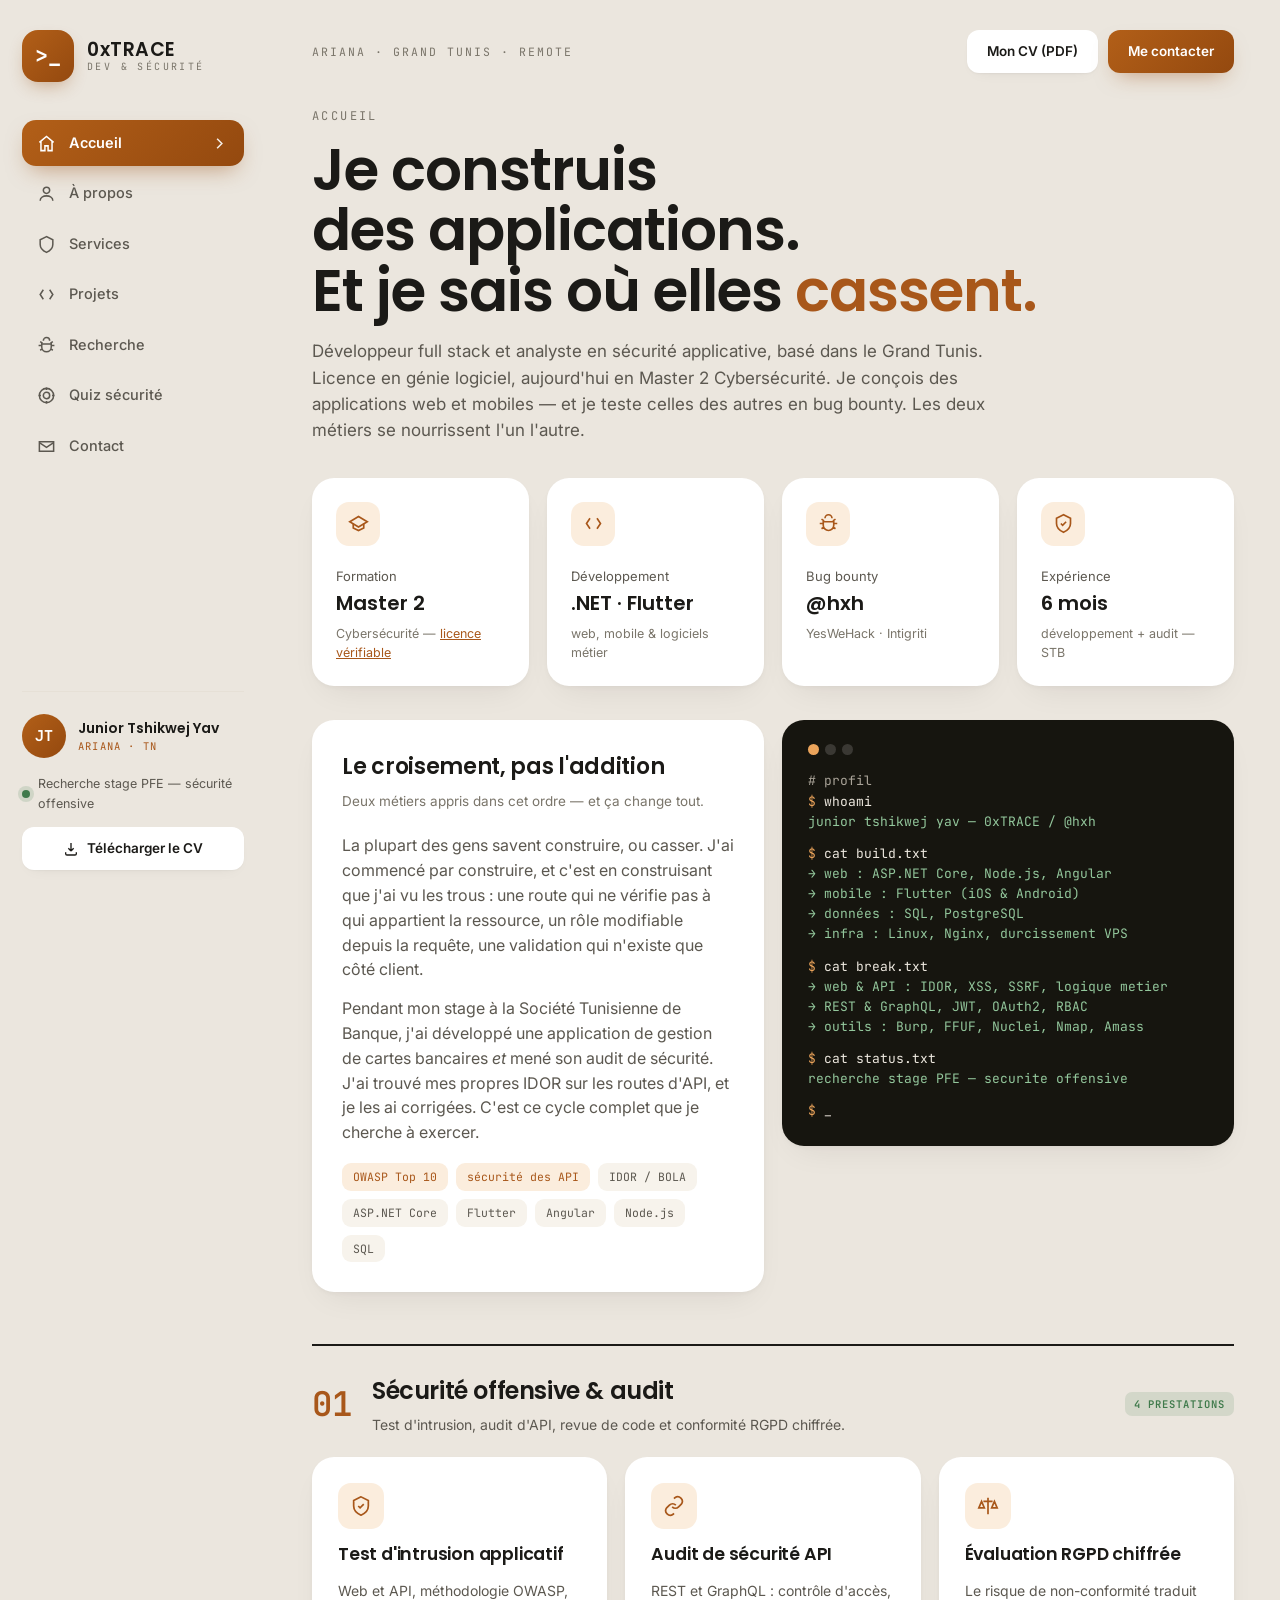
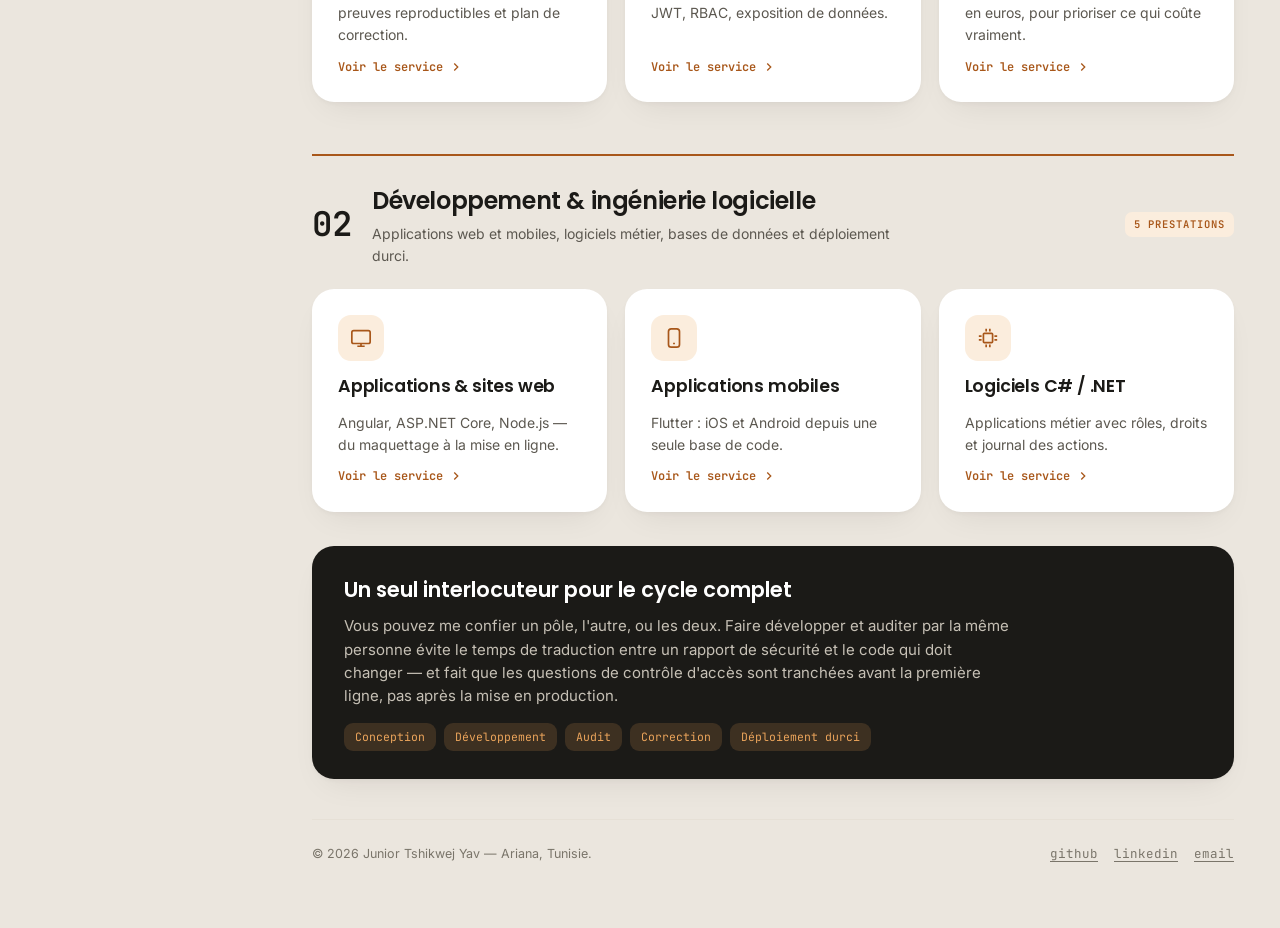
==== index.html @ a9ef3635 "Portfolio 0xTRACE — dev & securite" ====
<!DOCTYPE html>
<html lang="fr">
<head>
<meta charset="UTF-8">
<meta name="viewport" content="width=device-width, initial-scale=1.0">

<title>Junior Tshikwej Yav (0xTRACE) — Développeur full stack & sécurité applicative | Tunisie</title>
<meta name="description" content="Junior Tshikwej Yav, alias 0xTRACE : développeur full stack et analyste en sécurité applicative en Tunisie. Applications web Angular et ASP.NET, mobile Flutter, logiciels C# .NET — et tests d'intrusion, audit d'API, bug bounty sur YesWeHack et Intigriti.">
<meta name="author" content="Junior Tshikwej Yav">
<link rel="canonical" href="https://0xtrace.dev/">
<meta name="robots" content="index,follow,max-image-preview:large">
<meta name="theme-color" content="#EBE6DE">

<meta property="og:type" content="website">
<meta property="og:site_name" content="0xTRACE — Junior Tshikwej Yav">
<meta property="og:title" content="Junior Tshikwej Yav (0xTRACE) — Développeur full stack & sécurité applicative | Tunisie">
<meta property="og:description" content="Junior Tshikwej Yav, alias 0xTRACE : développeur full stack et analyste en sécurité applicative en Tunisie. Applications web Angular et ASP.NET, mobile Flutter, logiciels C# .NET — et tests d'intrusion, audit d'API, bug bounty sur YesWeHack et Intigriti.">
<meta property="og:url" content="https://0xtrace.dev/">
<meta property="og:locale" content="fr_FR">
<meta property="og:image" content="https://0xtrace.dev/assets/og-image.jpg">
<meta property="og:image:width" content="1200">
<meta property="og:image:height" content="630">
<meta name="twitter:card" content="summary_large_image">
<meta name="twitter:image" content="https://0xtrace.dev/assets/og-image.jpg">

<link rel="icon" href="/favicon.ico" sizes="any">
<link rel="icon" href="/assets/icon.svg" type="image/svg+xml">
<link rel="apple-touch-icon" href="/assets/apple-touch-icon.png">
<link rel="manifest" href="/site.webmanifest">

<link rel="preconnect" href="https://fonts.googleapis.com">
<link rel="preconnect" href="https://fonts.gstatic.com" crossorigin>
<link href="https://fonts.googleapis.com/css2?family=Poppins:wght@600&family=Inter:wght@400;500;600&family=JetBrains+Mono:wght@400;600&display=swap" rel="stylesheet">
<link rel="stylesheet" href="assets/styles.css">
<script src="assets/app.js" defer></script>
<script type="application/ld+json">
{
  "@context":"https://schema.org",
  "@graph":[
    {
      "@type":"Person",
      "@id":"https://0xtrace.dev/#person",
      "name":"Junior Tshikwej Yav",
      "alternateName":["0xTRACE","hxh"],
      "jobTitle":"Développeur full stack & analyste en sécurité applicative",
      "url":"https://0xtrace.dev/",
      "email":"mailto:tshikwejj@gmail.com",
      "telephone":"+21652540684",
      "address":{"@type":"PostalAddress","addressLocality":"Ariana","addressRegion":"Grand Tunis","addressCountry":"TN"},
      "knowsAbout":["Sécurité des applications web","Bug bounty","OWASP Top 10","IDOR","XSS","SSRF","Sécurité des API","GraphQL","JWT","OAuth2","Développement full stack","ASP.NET Core","C#","Node.js","Java","Flutter","Angular","SQL","PostgreSQL","Python","Linux","Nginx","Conformité RGPD"],
      "knowsLanguage":["fr","en"],
      "sameAs":["https://github.com/juniorbroozeur","https://www.linkedin.com/in/junior-tshikwej-yav-7a8baa358"]
    },
    {
      "@type":"WebSite",
      "@id":"https://0xtrace.dev/#website",
      "url":"https://0xtrace.dev/",
      "name":"0xTRACE — Junior Tshikwej Yav",
      "inLanguage":"fr-FR",
      "publisher":{"@id":"https://0xtrace.dev/#person"}
    }
  ]
}
</script>

<script async src="https://www.googletagmanager.com/gtag/js?id=G-66G0GLY5YP"></script>
<script src="assets/analytics.js" defer></script>
</head>
<body>
<a class="skip" href="#contenu">Aller au contenu</a>
<div class="app">
  <aside class="sidebar">
    <a class="brand" href="index.html">
      <span class="glyph" aria-hidden="true">&gt;_</span>
      <span class="word">0xTRACE<small>DEV &amp; SÉCURITÉ</small></span>
    </a>
    <nav class="nav" id="nav" aria-label="Navigation principale">
      <a class="active" href="index.html" aria-current="page"><svg fill="none" stroke="currentColor" viewBox="0 0 24 24" aria-hidden="true"><path d="M3 10.5 12 3l9 7.5M5 9.5V21h5v-6h4v6h5V9.5"/></svg>Accueil<svg class="chev" fill="none" stroke="currentColor" viewBox="0 0 24 24" aria-hidden="true"><path d="m9 18 6-6-6-6"/></svg></a>
      <a href="about.html"><svg fill="none" stroke="currentColor" viewBox="0 0 24 24" aria-hidden="true"><circle cx="12" cy="8" r="4"/><path d="M4 21c0-4 4-6 8-6s8 2 8 6"/></svg>À propos</a>
      <a href="services.html"><svg fill="none" stroke="currentColor" viewBox="0 0 24 24" aria-hidden="true"><path d="M12 2 4 6v6c0 5 3.5 8 8 10 4.5-2 8-5 8-10V6z"/></svg>Services</a>
      <a href="projects.html"><svg fill="none" stroke="currentColor" viewBox="0 0 24 24" aria-hidden="true"><path d="m16 18 4-6-4-6M8 6l-4 6 4 6"/></svg>Projets</a>
      <a href="research.html"><svg fill="none" stroke="currentColor" viewBox="0 0 24 24" aria-hidden="true"><path d="M8 6a4 4 0 0 1 8 0M6 10h12v4a6 6 0 0 1-12 0zM2 12h4M18 12h4M4 7l3 2M20 7l-3 2M4 18l3-2M20 18l-3-2"/></svg>Recherche</a>
      <a href="quiz.html"><svg fill="none" stroke="currentColor" viewBox="0 0 24 24" aria-hidden="true"><circle cx="12" cy="12" r="9"/><circle cx="12" cy="12" r="4"/><path d="M12 2v3M12 19v3M2 12h3M19 12h3"/></svg>Quiz sécurité</a>
      <a href="contact.html"><svg fill="none" stroke="currentColor" viewBox="0 0 24 24" aria-hidden="true"><path d="M3 6h18v12H3z"/><path d="m3 7 9 6 9-6"/></svg>Contact</a>
    </nav>
    <button class="menu-btn" type="button" aria-label="Ouvrir le menu" aria-expanded="false" aria-controls="nav"><svg fill="none" stroke="currentColor" viewBox="0 0 24 24" aria-hidden="true"><path d="M4 6h16M4 12h16M4 18h16"/></svg></button>
    <div class="side-foot">
      <div class="me">
        <span class="ava" aria-hidden="true">JT</span>
        <span class="who"><b>Junior Tshikwej Yav</b><span>Ariana · TN</span></span>
      </div>
      <div class="status"><span class="dot" aria-hidden="true"></span> Recherche stage PFE — sécurité offensive</div>
      <a class="btn ghost side-cta" href="cv/junior-tshikwej-yav-cv.pdf" download><svg fill="none" stroke="currentColor" viewBox="0 0 24 24" aria-hidden="true"><path d="M12 3v12m0 0-4-4m4 4 4-4M4 17v2a2 2 0 0 0 2 2h12a2 2 0 0 0 2-2v-2"/></svg>Télécharger le CV</a>
    </div>
  </aside>

  <main class="main" id="contenu">
    <div class="topbar">
      <p class="crumbs">Ariana · Grand Tunis · Remote</p>
      <div class="top-actions"><a class="btn ghost" href="cv/junior-tshikwej-yav-cv.pdf" download>Mon CV (PDF)</a><a class="btn" href="contact.html">Me contacter</a></div>
    </div>

    <p class="eyebrow">Accueil</p>
    <h1 class="display">Je construis<br>des applications.<br>Et je sais où elles <span class="hl">cassent.</span></h1>
    <p class="lead">Développeur full stack et analyste en sécurité applicative, basé dans le Grand Tunis. Licence en génie logiciel, aujourd'hui en Master&nbsp;2 Cybersécurité. Je conçois des applications web et mobiles — et je teste celles des autres en bug bounty. Les deux métiers se nourrissent l'un l'autre.</p>

    <section class="stats" aria-label="Repères">
      <div class="stat reveal">
        <span class="ic" aria-hidden="true"><svg fill="none" stroke="currentColor" viewBox="0 0 24 24" aria-hidden="true"><path d="M22 10 12 4 2 10l10 6z"/><path d="M6 12v5l6 3 6-3v-5"/></svg></span>
        <div class="k">Formation</div>
        <div class="v sm">Master 2</div>
        <div class="sub">Cybersécurité — <a href="about.html">licence vérifiable</a></div>
      </div>
      <div class="stat reveal">
        <span class="ic" aria-hidden="true"><svg fill="none" stroke="currentColor" viewBox="0 0 24 24" aria-hidden="true"><path d="m16 18 4-6-4-6M8 6l-4 6 4 6"/></svg></span>
        <div class="k">Développement</div>
        <div class="v sm">.NET · Flutter</div>
        <div class="sub">web, mobile &amp; logiciels métier</div>
      </div>
      <div class="stat reveal">
        <span class="ic" aria-hidden="true"><svg fill="none" stroke="currentColor" viewBox="0 0 24 24" aria-hidden="true"><path d="M8 6a4 4 0 0 1 8 0M6 10h12v4a6 6 0 0 1-12 0zM2 12h4M18 12h4M4 7l3 2M20 7l-3 2M4 18l3-2M20 18l-3-2"/></svg></span>
        <div class="k">Bug bounty</div>
        <div class="v sm">@hxh</div>
        <div class="sub">YesWeHack · Intigriti</div>
      </div>
      <div class="stat reveal">
        <span class="ic" aria-hidden="true"><svg fill="none" stroke="currentColor" viewBox="0 0 24 24" aria-hidden="true"><path d="M12 2 4 6v6c0 5 3.5 8 8 10 4.5-2 8-5 8-10V6z"/><path d="m9 12 2 2 4-4"/></svg></span>
        <div class="k">Expérience</div>
        <div class="v sm">6 mois</div>
        <div class="sub">développement + audit — STB</div>
      </div>
    </section>

    <section class="grid2">
      <div class="card reveal">
        <h2>Le croisement, pas l'addition</h2>
        <p class="sub">Deux métiers appris dans cet ordre — et ça change tout.</p>
        <div class="prose">
          <p>La plupart des gens savent construire, ou casser. J'ai commencé par construire, et c'est en construisant que j'ai vu les trous : une route qui ne vérifie pas à qui appartient la ressource, un rôle modifiable depuis la requête, une validation qui n'existe que côté client.</p>
          <p>Pendant mon stage à la Société Tunisienne de Banque, j'ai développé une application de gestion de cartes bancaires <em>et</em> mené son audit de sécurité. J'ai trouvé mes propres IDOR sur les routes d'API, et je les ai corrigées. C'est ce cycle complet que je cherche à exercer.</p>
        </div>
        <div class="tags section-gap">
          <span class="tag hot">OWASP Top 10</span>
          <span class="tag hot">sécurité des API</span>
          <span class="tag">IDOR / BOLA</span>
          <span class="tag">ASP.NET Core</span>
          <span class="tag">Flutter</span>
          <span class="tag">Angular</span>
          <span class="tag">Node.js</span>
          <span class="tag">SQL</span>
        </div>
      </div>

      <div class="term reveal">
        <div class="dots" aria-hidden="true"><i></i><i></i><i></i></div>
        <div><span class="c"># profil</span></div>
        <div><span class="o">$</span> whoami</div>
        <div class="g">junior tshikwej yav — 0xTRACE / @hxh</div>
        <div class="sp"><span class="o">$</span> cat build.txt</div>
        <div class="g">→ web : ASP.NET Core, Node.js, Angular</div>
        <div class="g">→ mobile : Flutter (iOS &amp; Android)</div>
        <div class="g">→ données : SQL, PostgreSQL</div>
        <div class="g">→ infra : Linux, Nginx, durcissement VPS</div>
        <div class="sp"><span class="o">$</span> cat break.txt</div>
        <div class="g">→ web &amp; API : IDOR, XSS, SSRF, logique metier</div>
        <div class="g">→ REST &amp; GraphQL, JWT, OAuth2, RBAC</div>
        <div class="g">→ outils : Burp, FFUF, Nuclei, Nmap, Amass</div>
        <div class="sp"><span class="o">$</span> cat status.txt</div>
        <div class="g">recherche stage PFE — securite offensive</div>
        <div class="sp"><span class="o">$</span> <span aria-hidden="true">_</span></div>
      </div>
    </section>

    <!-- Les deux pôles, annoncés dès l'accueil -->
    <div class="pole reveal">
      <span class="pole-num" aria-hidden="true">01</span>
      <div class="pole-txt">
        <h2>Sécurité offensive &amp; audit</h2>
        <p>Test d'intrusion, audit d'API, revue de code et conformité RGPD chiffrée.</p>
      </div>
      <span class="badge live">4 prestations</span>
    </div>

    <section class="grid3">
      <a class="item" href="services.html">
        <span class="ic" aria-hidden="true"><svg fill="none" stroke="currentColor" viewBox="0 0 24 24" aria-hidden="true"><path d="M12 2 4 6v6c0 5 3.5 8 8 10 4.5-2 8-5 8-10V6z"/><path d="m9 12 2 2 4-4"/></svg></span>
        <h3>Test d'intrusion applicatif</h3>
        <p>Web et API, méthodologie OWASP, preuves reproductibles et plan de correction.</p>
        <span class="go">Voir le service <svg fill="none" stroke="currentColor" viewBox="0 0 24 24" aria-hidden="true"><path d="m9 18 6-6-6-6"/></svg></span>
      </a>
      <a class="item" href="services.html">
        <span class="ic" aria-hidden="true"><svg fill="none" stroke="currentColor" viewBox="0 0 24 24" aria-hidden="true"><path d="M10 13a5 5 0 0 0 7 0l3-3a5 5 0 0 0-7-7l-1 1"/><path d="M14 11a5 5 0 0 0-7 0l-3 3a5 5 0 0 0 7 7l1-1"/></svg></span>
        <h3>Audit de sécurité API</h3>
        <p>REST et GraphQL : contrôle d'accès, JWT, RBAC, exposition de données.</p>
        <span class="go">Voir le service <svg fill="none" stroke="currentColor" viewBox="0 0 24 24" aria-hidden="true"><path d="m9 18 6-6-6-6"/></svg></span>
      </a>
      <a class="item" href="services.html">
        <span class="ic" aria-hidden="true"><svg fill="none" stroke="currentColor" viewBox="0 0 24 24" aria-hidden="true"><path d="M12 3v18M7 7h10M5 7l-3 7h6zM19 7l-3 7h6z"/></svg></span>
        <h3>Évaluation RGPD chiffrée</h3>
        <p>Le risque de non-conformité traduit en euros, pour prioriser ce qui coûte vraiment.</p>
        <span class="go">Voir le service <svg fill="none" stroke="currentColor" viewBox="0 0 24 24" aria-hidden="true"><path d="m9 18 6-6-6-6"/></svg></span>
      </a>
    </section>

    <div class="pole alt reveal">
      <span class="pole-num" aria-hidden="true">02</span>
      <div class="pole-txt">
        <h2>Développement &amp; ingénierie logicielle</h2>
        <p>Applications web et mobiles, logiciels métier, bases de données et déploiement durci.</p>
      </div>
      <span class="badge wip">5 prestations</span>
    </div>

    <section class="grid3">
      <a class="item" href="services.html">
        <span class="ic" aria-hidden="true"><svg fill="none" stroke="currentColor" viewBox="0 0 24 24" aria-hidden="true"><rect x="2" y="4" width="20" height="14" rx="2"/><path d="M8 21h8M12 18v3"/></svg></span>
        <h3>Applications &amp; sites web</h3>
        <p>Angular, ASP.NET Core, Node.js — du maquettage à la mise en ligne.</p>
        <span class="go">Voir le service <svg fill="none" stroke="currentColor" viewBox="0 0 24 24" aria-hidden="true"><path d="m9 18 6-6-6-6"/></svg></span>
      </a>
      <a class="item" href="services.html">
        <span class="ic" aria-hidden="true"><svg fill="none" stroke="currentColor" viewBox="0 0 24 24" aria-hidden="true"><rect x="6" y="2" width="12" height="20" rx="3"/><path d="M11 18h2"/></svg></span>
        <h3>Applications mobiles</h3>
        <p>Flutter : iOS et Android depuis une seule base de code.</p>
        <span class="go">Voir le service <svg fill="none" stroke="currentColor" viewBox="0 0 24 24" aria-hidden="true"><path d="m9 18 6-6-6-6"/></svg></span>
      </a>
      <a class="item" href="services.html">
        <span class="ic" aria-hidden="true"><svg fill="none" stroke="currentColor" viewBox="0 0 24 24" aria-hidden="true"><rect x="7" y="7" width="10" height="10" rx="1"/><path d="M10 2v3M14 2v3M10 19v3M14 19v3M2 10h3M2 14h3M19 10h3M19 14h3"/></svg></span>
        <h3>Logiciels C# / .NET</h3>
        <p>Applications métier avec rôles, droits et journal des actions.</p>
        <span class="go">Voir le service <svg fill="none" stroke="currentColor" viewBox="0 0 24 24" aria-hidden="true"><path d="m9 18 6-6-6-6"/></svg></span>
      </a>
    </section>

    <div class="bridge reveal">
      <h2>Un seul interlocuteur pour le cycle complet</h2>
      <p>Vous pouvez me confier un pôle, l'autre, ou les deux. Faire développer et auditer par la même personne évite le temps de traduction entre un rapport de sécurité et le code qui doit changer — et fait que les questions de contrôle d'accès sont tranchées avant la première ligne, pas après la mise en production.</p>
      <div class="tags">
        <span class="tag">Conception</span><span class="tag">Développement</span>
        <span class="tag">Audit</span><span class="tag">Correction</span><span class="tag">Déploiement durci</span>
      </div>
    </div>

    <footer class="foot">
      <span>© <span data-year>2026</span> Junior Tshikwej Yav — Ariana, Tunisie.</span>
      <span class="soc">
        <a href="https://github.com/juniorbroozeur" rel="noopener noreferrer me" target="_blank">github</a>
        <a href="https://www.linkedin.com/in/junior-tshikwej-yav-7a8baa358" rel="noopener noreferrer me" target="_blank">linkedin</a>
        <a href="mailto:tshikwejj@gmail.com">email</a>
      </span>
    </footer>
  </main>
</div>
</body>
</html>
---- assets/styles.css ----
/* =========================================================
   0xTRACE — Junior Tshikwej Yav
   Design system : canvas greige, cartes blanches arrondies,
   accent orange, Poppins display / Inter texte / JetBrains data.

   Les polices sont chargées via <link rel=preconnect> dans le
   <head> de chaque page (pas via @import : @import sérialise
   les requêtes et retarde le premier rendu).
   ========================================================= */

:root{
  --bg:#EBE6DE;
  --surface:#FFFFFF;
  --surface-2:#F7F3EC;
  --ink:#1B1A17;
  --ink-soft:#5C5850;          /* AA sur blanc : ~7.0:1 */
  --ink-faint:#7A756A;         /* AA sur blanc : ~4.6:1 */
  --accent:#A8571A;            /* AA sur blanc : ~5.2:1 — texte & icônes */
  --accent-2:#EBA45B;          /* clair : fonds et texte sur fond sombre uniquement */
  --accent-grad:linear-gradient(135deg,#B25F18 0%,#94490F 100%); /* blanc dessus : AA */
  --tint:#FBEDDD;
  --line:#E6E0D6;
  --good:#3F7A4B;              /* AA sur blanc : ~4.8:1 */
  --radius:22px;
  --radius-sm:14px;
  --shadow:0 2px 4px rgba(30,25,15,.03),0 14px 34px -14px rgba(30,25,15,.09);
  --shadow-sm:0 1px 2px rgba(30,25,15,.04),0 6px 16px -10px rgba(30,25,15,.10);
  --sidebar:266px;
}

*{box-sizing:border-box;margin:0;padding:0}
html{scroll-behavior:smooth}
body{
  font-family:'Inter',system-ui,-apple-system,sans-serif;
  background:var(--bg);
  color:var(--ink);
  line-height:1.55;
  -webkit-font-smoothing:antialiased;
  min-height:100vh;
}
a{color:inherit;text-decoration:none}
img{max-width:100%;display:block}

/* ---------- Focus clavier (visible partout) ---------- */
:focus-visible{
  outline:3px solid var(--accent);
  outline-offset:3px;
  border-radius:6px;
}
.field :focus-visible{outline-offset:0}

/* ---------- Skip link ---------- */
.skip{
  position:absolute;left:-9999px;top:0;z-index:999;
  background:var(--ink);color:#fff;padding:12px 20px;border-radius:0 0 12px 0;
  font-size:14px;font-weight:600;
}
.skip:focus{left:0}

/* ---------- Layout shell ---------- */
.app{display:flex;min-height:100vh}

.sidebar{
  width:var(--sidebar);
  flex:0 0 var(--sidebar);
  padding:30px 22px;
  display:flex;
  flex-direction:column;
  position:sticky;
  top:0;
  height:100vh;
}
.main{
  flex:1;
  min-width:0;
  padding:30px 46px 64px;
}

/* ---------- Brand ---------- */
.brand{display:flex;align-items:center;gap:13px;margin-bottom:38px}
.brand .glyph{
  width:52px;height:52px;border-radius:16px;
  background:var(--accent-grad);
  display:grid;place-items:center;
  font-family:'JetBrains Mono',ui-monospace,monospace;font-weight:700;font-size:22px;color:#fff;
  box-shadow:0 8px 18px -6px rgba(154,79,22,.45);
}
.brand .word{font-family:'Poppins',sans-serif;font-weight:600;font-size:19px;letter-spacing:.5px;line-height:1}
.brand .word small{display:block;font-family:'JetBrains Mono',ui-monospace,monospace;font-weight:400;font-size:10px;letter-spacing:2.4px;color:var(--ink-faint);margin-top:3px}

/* ---------- Nav ---------- */
.nav{display:flex;flex-direction:column;gap:4px}
.nav a{
  display:flex;align-items:center;gap:13px;
  padding:12px 15px;border-radius:14px;
  color:var(--ink-soft);font-weight:500;font-size:14.5px;
  transition:background .18s,color .18s,box-shadow .18s;
}
.nav a svg{width:19px;height:19px;stroke-width:1.9;flex:0 0 19px}
.nav a:hover{background:#fff;color:var(--ink);box-shadow:var(--shadow-sm)}
.nav a.active{
  background:var(--accent-grad);color:#fff;font-weight:600;
  box-shadow:0 10px 22px -8px rgba(154,79,22,.5);
}
.nav a.active .chev{margin-left:auto;opacity:.9}
.nav a:not(.active) .chev{display:none}

/* ---------- Sidebar footer ---------- */
.side-foot{margin-top:auto;padding-top:22px;border-top:1px solid var(--line)}
.me{display:flex;align-items:center;gap:12px}
.me .ava{
  width:44px;height:44px;border-radius:50%;
  background:var(--accent-grad);color:#fff;
  display:grid;place-items:center;font-family:'JetBrains Mono',ui-monospace,monospace;font-weight:700;font-size:15px;
  flex:0 0 44px;
}
.me .who{line-height:1.25;min-width:0}
.me .who b{font-family:'Poppins',sans-serif;font-weight:600;font-size:14px;display:block}
.me .who span{display:block;font-family:'JetBrains Mono',ui-monospace,monospace;font-size:10.5px;letter-spacing:1.2px;color:var(--accent);text-transform:uppercase;margin-top:2px}
.status{margin-top:16px;font-size:12.5px;color:var(--ink-soft);display:flex;align-items:center;gap:8px}
.dot{width:8px;height:8px;border-radius:50%;background:var(--good);box-shadow:0 0 0 4px rgba(63,122,75,.16);flex:0 0 8px}
.side-cta{margin-top:14px;width:100%;justify-content:center}

/* ---------- Topbar ---------- */
.topbar{display:flex;align-items:center;justify-content:space-between;margin-bottom:34px;gap:16px;flex-wrap:wrap}
.crumbs{font-family:'JetBrains Mono',ui-monospace,monospace;font-size:11.5px;letter-spacing:2px;color:var(--ink-faint);text-transform:uppercase}
.crumbs a:hover{color:var(--accent)}
.top-actions{display:flex;align-items:center;gap:10px;flex-wrap:wrap}
.btn{
  display:inline-flex;align-items:center;gap:8px;
  padding:11px 20px;border-radius:12px;font-weight:600;font-size:13.5px;
  font-family:inherit;
  background:var(--accent-grad);color:#fff;border:none;cursor:pointer;
  box-shadow:0 10px 22px -10px rgba(154,79,22,.55);
  transition:transform .18s,box-shadow .18s,color .18s;
}
.btn:hover{transform:translateY(-1px);box-shadow:0 14px 26px -10px rgba(154,79,22,.65)}
.btn svg{width:16px;height:16px;stroke-width:2;flex:0 0 16px}
.btn.ghost{background:#fff;color:var(--ink);box-shadow:var(--shadow-sm)}
.btn.ghost:hover{color:var(--accent)}

/* ---------- Hero ---------- */
.eyebrow{font-family:'JetBrains Mono',ui-monospace,monospace;font-size:12px;letter-spacing:2.4px;color:var(--ink-faint);text-transform:uppercase;margin-bottom:14px}
h1.display{font-family:'Poppins',sans-serif;font-weight:600;font-size:clamp(32px,5vw,58px);line-height:1.05;letter-spacing:-1px;margin-bottom:16px}
h1.display .hl{color:var(--accent)}
.lead{font-size:17px;color:var(--ink-soft);max-width:62ch}

/* ---------- Stat cards ---------- */
.stats{display:grid;grid-template-columns:repeat(4,1fr);gap:18px;margin:34px 0}
.stat{background:var(--surface);border-radius:var(--radius);padding:24px;box-shadow:var(--shadow)}
.stat .ic{width:44px;height:44px;border-radius:13px;background:var(--tint);display:grid;place-items:center;color:var(--accent);margin-bottom:20px}
.stat .ic svg{width:21px;height:21px;stroke-width:1.9}
.stat .k{font-size:13px;color:var(--ink-soft);margin-bottom:6px}
.stat .v{font-family:'Poppins',sans-serif;font-weight:600;font-size:32px;line-height:1.1}
.stat .v.sm{font-size:20px}
.stat .sub{font-size:12.5px;color:var(--ink-faint);margin-top:10px}
.stat .sub.up{color:var(--accent)}
.stat .sub a{text-decoration:underline;color:var(--accent)}

/* ---------- Cartes & grilles ---------- */
.card{background:var(--surface);border-radius:var(--radius);padding:30px;box-shadow:var(--shadow)}
.card h2{font-family:'Poppins',sans-serif;font-weight:600;font-size:22px;letter-spacing:-.3px;margin-bottom:6px}
.card h2 + .sub{color:var(--ink-faint);font-size:13.5px;margin-bottom:22px}
.card.dark{background:var(--ink);color:#EDE8DF}
.card.dark h2{color:#fff}
.card.dark p{color:#C6C0B5}
.card.dark .ic{background:rgba(235,164,91,.18);color:var(--accent-2)}
.card.dark .tag{background:rgba(235,164,91,.16);color:var(--accent-2)}
.card.dark .badge{background:rgba(235,164,91,.16);color:var(--accent-2)}
.card.dark .go{color:var(--accent-2)}
.card.strip{padding:20px 24px;display:flex;align-items:center;gap:12px;flex-wrap:wrap}
.card.strip .sub{margin:0;color:var(--ink-faint);font-size:13px}

.grid2{display:grid;grid-template-columns:1fr 1fr;gap:18px;align-items:start}
.grid3{display:grid;grid-template-columns:repeat(3,1fr);gap:18px}
.section-gap{margin-top:18px}
.section-gap-lg{margin-top:34px}

/* utilitaire de ligne — remplace les style="display:flex…" inline */
.row{display:flex;align-items:center;justify-content:space-between;gap:12px;flex-wrap:wrap}
.row.tight{margin-bottom:6px}
.row h2{margin:0}

/* ---------- Pills / tags ---------- */
.tags{display:flex;flex-wrap:wrap;gap:8px}
.tag{font-family:'JetBrains Mono',ui-monospace,monospace;font-size:11.5px;padding:5px 11px;border-radius:9px;background:var(--surface-2);color:var(--ink-soft)}
.tag.hot{background:var(--tint);color:var(--accent)}
.badge{font-family:'JetBrains Mono',ui-monospace,monospace;font-size:10.5px;letter-spacing:1px;text-transform:uppercase;padding:4px 9px;border-radius:7px;font-weight:600;display:inline-block}
.badge.live{background:rgba(63,122,75,.14);color:var(--good)}
.badge.wip{background:var(--tint);color:var(--accent)}
.badge.start{align-self:flex-start}

/* ---------- Items (services / projets / articles) ---------- */
.item{
  background:var(--surface);border-radius:var(--radius);padding:26px;
  box-shadow:var(--shadow);display:flex;flex-direction:column;gap:12px;height:100%;
  transition:transform .18s,box-shadow .18s;
}
/* seul un item réellement cliquable se soulève */
a.item:hover,.item.linked:hover{
  transform:translateY(-3px);
  box-shadow:0 4px 8px rgba(30,25,15,.04),0 22px 40px -18px rgba(30,25,15,.16);
}
.item .ic{width:46px;height:46px;border-radius:13px;background:var(--tint);display:grid;place-items:center;color:var(--accent);flex:0 0 46px}
.item .ic svg{width:22px;height:22px;stroke-width:1.85}
.item h3{font-family:'Poppins',sans-serif;font-weight:600;font-size:17.5px;letter-spacing:-.2px}
.item p{font-size:14px;color:var(--ink-soft)}
.item .go{margin-top:auto}
.go{font-family:'JetBrains Mono',ui-monospace,monospace;font-size:12px;color:var(--accent);font-weight:600;display:inline-flex;align-items:center;gap:6px}
.go svg{width:14px;height:14px;stroke-width:2.2;flex:0 0 14px}
a.go:hover{text-decoration:underline}
.kw{font-family:'JetBrains Mono',ui-monospace,monospace;font-size:11.5px;color:var(--ink-faint)}
.kw b{color:var(--accent);font-weight:600}
.muted{color:var(--ink-faint)}
.soft{opacity:.96}

/* ---------- Lignes de liste ---------- */
.rows{display:flex;flex-direction:column}
.rowline{display:flex;align-items:center;gap:16px;padding:16px 0;border-top:1px solid var(--line)}
.rowline:first-child{border-top:none}
.rowline .ic{width:40px;height:40px;border-radius:11px;background:var(--tint);display:grid;place-items:center;color:var(--accent);flex:0 0 40px}
.rowline .ic svg{width:19px;height:19px;stroke-width:1.9}
.rowline .lbl{min-width:0}
.rowline .lbl b{font-family:'Poppins',sans-serif;font-weight:600;font-size:15px;display:block}
.rowline .lbl span{font-size:13px;color:var(--ink-soft);display:block}
.rowline .val{margin-left:auto;text-align:right;flex-shrink:0}
.rowline .val b{font-family:'Poppins',sans-serif;font-weight:600;font-size:15px;display:block}
.rowline .val span{display:block;font-size:12px;color:var(--accent);font-family:'JetBrains Mono',ui-monospace,monospace}
a.rowline:hover .lbl b{color:var(--accent)}

/* ---------- Timeline formation ---------- */
.tl{display:flex;flex-direction:column;gap:0}
.tl-item{display:flex;gap:20px;padding:18px 0;border-top:1px solid var(--line)}
.tl-item:first-child{border-top:none;padding-top:0}
.tl-when{font-family:'JetBrains Mono',ui-monospace,monospace;font-size:12.5px;color:var(--accent);font-weight:600;flex:0 0 96px;padding-top:3px}
.tl-what b{font-family:'Poppins',sans-serif;font-weight:600;font-size:16px;display:block}
.tl-what .school{font-size:14px;color:var(--ink);margin-top:2px}
.tl-what .where{font-size:13px;color:var(--ink-faint);margin-top:4px}
.tl-what .verify{margin-top:8px}

/* ---------- Barres de compétences ---------- */
.skill{margin-bottom:16px}
.skill .top{display:flex;justify-content:space-between;gap:12px;font-size:13.5px;margin-bottom:7px}
.skill .top b{font-weight:600}
.skill .top span{font-family:'JetBrains Mono',ui-monospace,monospace;color:var(--ink-faint);font-size:12px;text-align:right}
.bar{height:8px;background:var(--surface-2);border-radius:99px;overflow:hidden}
.bar i{display:block;height:100%;border-radius:99px;background:var(--accent-grad)}

/* ---------- Bloc terminal ---------- */
.term{
  background:#16150F;border-radius:var(--radius);padding:24px 26px;
  font-family:'JetBrains Mono',ui-monospace,monospace;font-size:13px;color:#EDE8DF;
  box-shadow:var(--shadow);overflow-x:auto;-webkit-overflow-scrolling:touch;
}
.term .c{color:#A9A398}
.term .g{color:#93C79C}
.term .o{color:var(--accent-2)}
.term .dots{display:flex;gap:6px;margin-bottom:16px}
.term .dots i{width:11px;height:11px;border-radius:50%;background:#3a3833;display:block}
.term .dots i:first-child{background:var(--accent-2)}
.term .sp{margin-top:12px}

/* ---------- Formulaire ---------- */
.field{margin-bottom:16px}
.field label{display:block;font-size:13px;color:var(--ink-soft);margin-bottom:7px;font-weight:600}
.field .req{color:var(--accent)}
.field input,.field textarea,.field select{
  width:100%;padding:13px 15px;border:1px solid var(--line);border-radius:12px;
  background:var(--surface-2);font-family:inherit;font-size:14px;color:var(--ink);
  transition:border-color .15s,box-shadow .15s,background .15s;
}
.field input:focus,.field textarea:focus,.field select:focus{
  outline:none;border-color:var(--accent);background:#fff;
  box-shadow:0 0 0 4px rgba(168,87,26,.14);
}
.field textarea{min-height:130px;resize:vertical}
.hp{position:absolute;left:-9999px;opacity:0;height:0;width:0;overflow:hidden}
.form-note{font-size:12.5px;color:var(--ink-faint);margin-top:12px}

/* ---------- Footer ---------- */
.foot{margin-top:40px;padding-top:24px;border-top:1px solid var(--line);display:flex;justify-content:space-between;flex-wrap:wrap;gap:14px;font-size:12.5px;color:var(--ink-faint)}
.foot a{text-decoration:underline;text-underline-offset:3px}
.foot a:hover{color:var(--accent)}
.foot .soc{display:flex;gap:16px;flex-wrap:wrap;font-family:'JetBrains Mono',ui-monospace,monospace}

/* ---------- Prose ---------- */
.prose p{color:var(--ink-soft);margin-bottom:14px;max-width:72ch}
.prose p:last-child{margin-bottom:0}
.prose h3{font-family:'Poppins',sans-serif;font-weight:600;font-size:17px;color:var(--ink);margin:22px 0 10px}
.prose a{color:var(--accent);text-decoration:underline;text-underline-offset:2px}
.prose ul{margin:0 0 14px 20px;color:var(--ink-soft);max-width:72ch}
.prose li{margin-bottom:6px}

/* ---------- Révélation au scroll (IntersectionObserver) ---------- */
/* Rien n'est masqué tant que JS n'a pas confirmé qu'il tourne :
   si le JS échoue, le contenu reste visible et indexable. */
.js .reveal{opacity:0;transform:translateY(14px)}
.js .reveal.shown{opacity:1;transform:none;transition:opacity .5s ease-out,transform .5s ease-out}

/* ---------- Bouton menu mobile ---------- */
.menu-btn{display:none}

/* ---------- Responsive ---------- */
@media(max-width:1180px){
  :root{--sidebar:230px}
  .main{padding:30px 32px 60px}
}
@media(max-width:1080px){
  .stats{grid-template-columns:repeat(2,1fr)}
  .grid3{grid-template-columns:1fr 1fr}
}
@media(max-width:900px){
  .grid2{grid-template-columns:1fr}
}
@media(max-width:860px){
  .app{flex-direction:column}
  .sidebar{
    position:sticky;top:0;z-index:50;width:100%;height:auto;flex:none;
    flex-direction:row;align-items:center;padding:14px 20px;gap:14px;
    background:var(--bg);border-bottom:1px solid var(--line);
  }
  .brand{margin-bottom:0}
  .brand .glyph{width:44px;height:44px;border-radius:14px;font-size:19px}
  .nav{
    position:absolute;top:100%;left:0;right:0;background:var(--bg);
    padding:10px 16px 18px;border-bottom:1px solid var(--line);
    display:none;box-shadow:var(--shadow);
  }
  .nav.open{display:flex}
  .side-foot{display:none}
  .menu-btn{
    display:grid;place-items:center;margin-left:auto;width:44px;height:44px;
    border-radius:12px;background:#fff;box-shadow:var(--shadow-sm);border:none;cursor:pointer;
  }
  .menu-btn svg{width:22px;height:22px;stroke:var(--ink);stroke-width:2}
  .main{padding:24px 20px 50px}
  .tl-item{flex-direction:column;gap:6px}
  .tl-when{flex:none}
}
@media(max-width:560px){
  .stats{grid-template-columns:1fr}
  .grid2,.grid3{grid-template-columns:1fr}
  .card{padding:24px 20px}
  .term{font-size:12px;padding:20px}
}

@media(prefers-reduced-motion:reduce){
  *{transition:none!important;animation:none!important;scroll-behavior:auto!important}
  .js .reveal{opacity:1;transform:none}
}

/* ---------- Impression (un recruteur imprime la page À propos) ---------- */
@media print{
  .sidebar,.topbar,.menu-btn,.btn,.go,.kw{display:none!important}
  .app{display:block}
  .main{padding:0}
  body{background:#fff;font-size:11pt}
  .card,.item,.stat{box-shadow:none;border:1px solid #ccc;break-inside:avoid;page-break-inside:avoid}
  .term{background:#fff;color:#000;border:1px solid #ccc}
  .term .g,.term .o,.term .c{color:#000}
  h1.display{font-size:26pt}
  a[href^="http"]::after{content:" (" attr(href) ")";font-size:9pt;color:#555}
  .js .reveal{opacity:1;transform:none}
}

/* ---------- Utilitaires (évitent tout style="" inline) ---------- */
.btn.block{width:100%;justify-content:center}
.mb{margin-bottom:18px}

/* Largeurs des barres de compétences — en classes plutôt qu'en style="",
   pour pouvoir servir une CSP sans 'unsafe-inline' sur style-src. */
.w40{width:40%}.w60{width:60%}.w62{width:62%}.w70{width:70%}
.w80{width:80%}.w85{width:85%}.w90{width:90%}

/* ---------- Séparation en pôles de compétence ----------
   Marque une rupture nette entre les deux métiers plutôt
   qu'une liste continue où tout se mélange. */
.pole{
  display:flex;align-items:center;gap:20px;flex-wrap:wrap;
  margin:52px 0 22px;padding-top:26px;border-top:2px solid var(--ink);
}
.pole:first-of-type{margin-top:34px}
.pole-num{
  font-family:'JetBrains Mono',ui-monospace,monospace;font-size:34px;font-weight:600;
  color:var(--accent);line-height:1;flex:0 0 auto;
}
.pole-txt{flex:1;min-width:220px}
.pole-txt h2{font-family:'Poppins',sans-serif;font-weight:600;font-size:24px;letter-spacing:-.4px;margin:0}
.pole-txt p{font-size:14px;color:var(--ink-soft);margin-top:4px;max-width:62ch}
.pole .badge{flex:0 0 auto}
.pole.alt{border-top-color:var(--accent)}
.pole.alt .pole-num{color:var(--ink)}

/* Bandeau de jonction entre les deux pôles */
.bridge{
  background:var(--ink);color:#EDE8DF;border-radius:var(--radius);
  padding:28px 32px;margin-top:34px;box-shadow:var(--shadow);
}
.bridge h2{font-family:'Poppins',sans-serif;font-weight:600;font-size:21px;color:#fff;margin-bottom:8px}
.bridge p{color:#C6C0B5;font-size:15px;max-width:74ch}
.bridge .tags{margin-top:16px}
.bridge .tag{background:rgba(235,164,91,.16);color:var(--accent-2)}
@media(max-width:560px){
  .pole{gap:12px;margin:38px 0 18px}
  .pole-num{font-size:26px}
  .pole-txt h2{font-size:20px}
}

/* Barre de progression du quiz (0 à 100 %) */
.w0{width:0}.w10{width:10%}.w20{width:20%}.w30{width:30%}
.w50{width:50%}.w100{width:100%}

/* ═══════════ Galerie de captures + lightbox ═══════════ */
.shots{display:grid;grid-template-columns:repeat(auto-fill,minmax(96px,1fr));gap:8px;margin-top:14px}
.shot{
  position:relative;aspect-ratio:16/10;border-radius:12px;overflow:hidden;
  background:var(--surface-2);border:1px solid var(--line);cursor:pointer;
  padding:0;display:block;width:100%;
}
.shot img{width:100%;height:100%;object-fit:cover;display:block;transition:transform .3s}
.shot:hover img{transform:scale(1.06)}
.shot.empty{cursor:default;display:grid;place-items:center}
.shot.empty span{
  font-family:'JetBrains Mono',ui-monospace,monospace;font-size:9.5px;
  color:var(--ink-faint);text-align:center;padding:6px;line-height:1.4;
}
.shot .zoom{
  position:absolute;right:6px;bottom:6px;width:22px;height:22px;border-radius:6px;
  background:rgba(22,21,15,.72);display:grid;place-items:center;opacity:0;transition:opacity .2s;
}
.shot:hover .zoom{opacity:1}
.shot .zoom svg{width:13px;height:13px;stroke:#fff}

/* Lightbox */
.lb{
  position:fixed;inset:0;z-index:200;display:none;
  background:rgba(22,21,15,.92);padding:24px;
  align-items:center;justify-content:center;
}
.lb.open{display:flex}
.lb img{max-width:92vw;max-height:82vh;border-radius:12px;box-shadow:0 20px 60px rgba(0,0,0,.5)}
.lb-close,.lb-nav{
  position:absolute;background:rgba(255,255,255,.1);border:none;cursor:pointer;
  width:48px;height:48px;border-radius:50%;display:grid;place-items:center;color:#fff;
  transition:background .18s;
}
.lb-close:hover,.lb-nav:hover{background:rgba(255,255,255,.22)}
.lb-close{top:20px;right:20px}
.lb-nav svg,.lb-close svg{width:22px;height:22px;stroke:#fff;stroke-width:2}
.lb-prev{left:20px;top:50%;transform:translateY(-50%)}
.lb-next{right:20px;top:50%;transform:translateY(-50%)}
.lb-cap{
  position:absolute;bottom:20px;left:50%;transform:translateX(-50%);
  font-family:'JetBrains Mono',ui-monospace,monospace;font-size:12px;color:#EDE8DF;
  background:rgba(22,21,15,.7);padding:6px 14px;border-radius:8px;max-width:90vw;text-align:center;
}
@media(max-width:560px){
  .lb-prev{left:8px}.lb-next{right:8px}
  .lb-nav{width:40px;height:40px}
}

/* En-tête de bloc de projets (Applications / Sites web / Sécurité) */
.group{
  display:flex;align-items:baseline;gap:14px;flex-wrap:wrap;
  margin:52px 0 6px;padding-top:24px;border-top:2px solid var(--ink);
}
.group:first-of-type{margin-top:34px}
.group h2{font-family:'Poppins',sans-serif;font-weight:600;font-size:23px;letter-spacing:-.4px;margin:0}
.group .count{font-family:'JetBrains Mono',ui-monospace,monospace;font-size:12px;color:var(--accent);font-weight:600}
.group p{flex:1 1 100%;font-size:14px;color:var(--ink-soft);margin-top:2px;max-width:64ch}

/* Une seule capture par carte : format plus large */


.shots.empty-box{grid-template-columns:1fr}
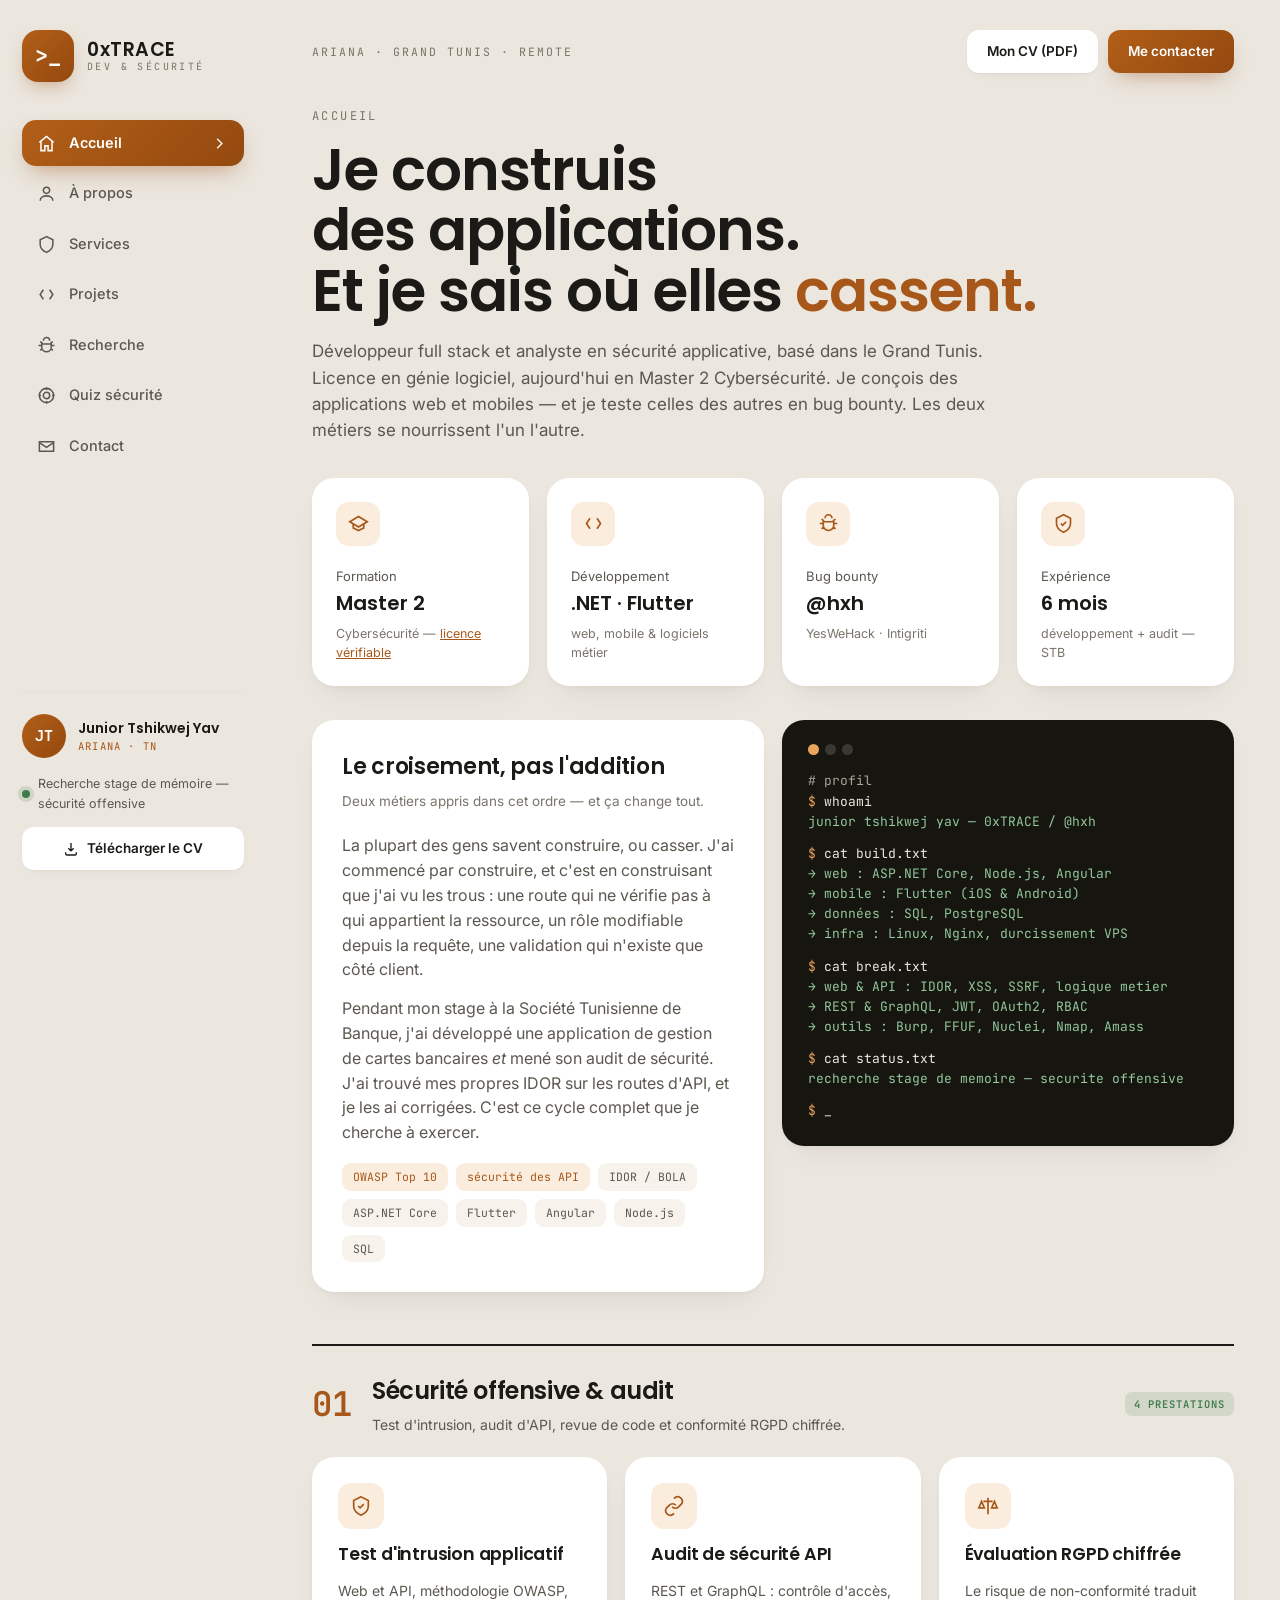
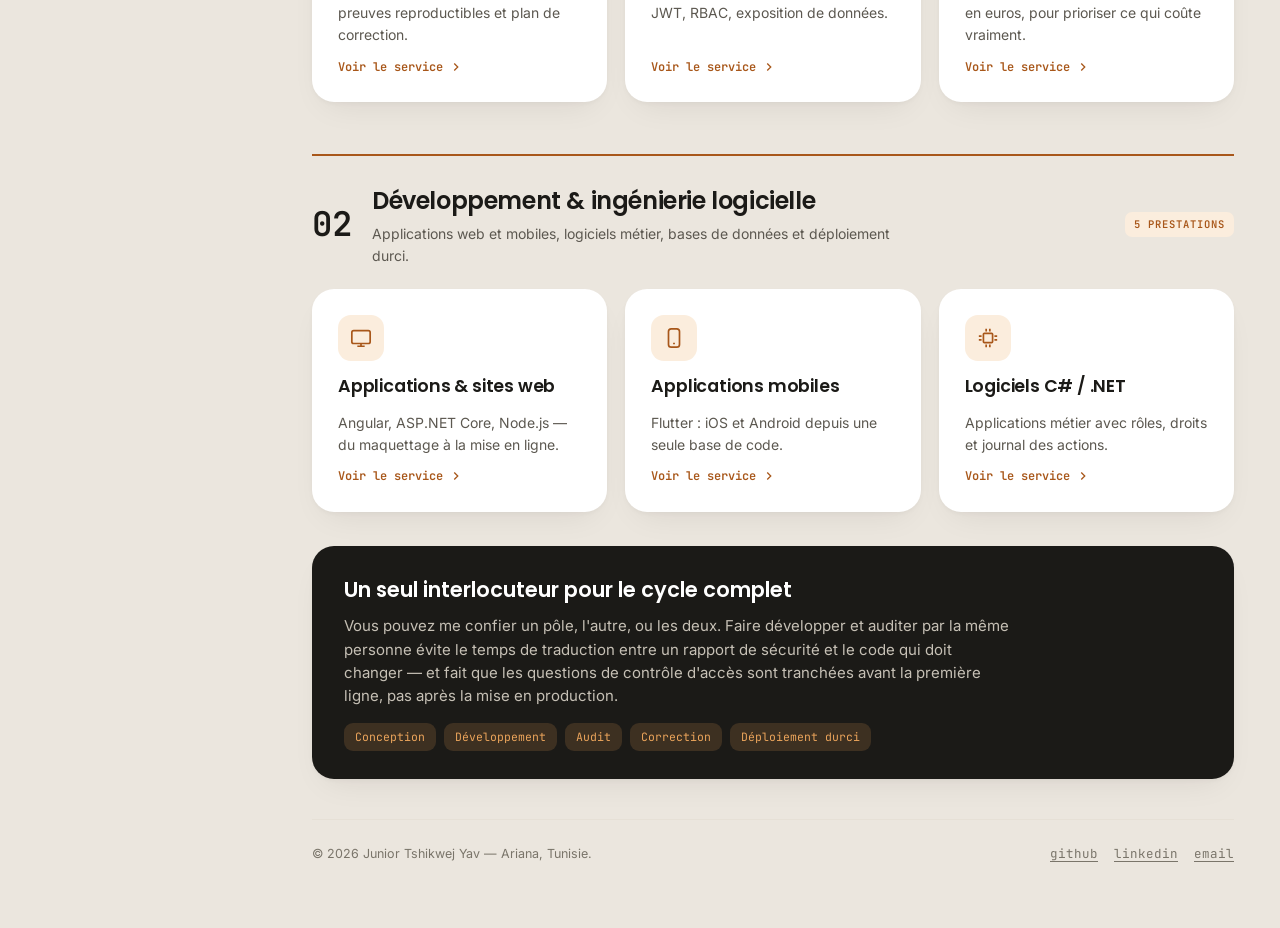
==== commit 336ba91a: "feat(projects): ajout description GYM BOX" ====
--- a/index.html
+++ b/index.html
@@ -89,7 +89,7 @@
         <span class="ava" aria-hidden="true">JT</span>
         <span class="who"><b>Junior Tshikwej Yav</b><span>Ariana · TN</span></span>
       </div>
-      <div class="status"><span class="dot" aria-hidden="true"></span> Recherche stage PFE — sécurité offensive</div>
+      <div class="status"><span class="dot" aria-hidden="true"></span> Recherche stage de mémoire — sécurité offensive</div>
       <a class="btn ghost side-cta" href="cv/junior-tshikwej-yav-cv.pdf" download><svg fill="none" stroke="currentColor" viewBox="0 0 24 24" aria-hidden="true"><path d="M12 3v12m0 0-4-4m4 4 4-4M4 17v2a2 2 0 0 0 2 2h12a2 2 0 0 0 2-2v-2"/></svg>Télécharger le CV</a>
     </div>
   </aside>
@@ -166,7 +166,7 @@
         <div class="g">→ REST &amp; GraphQL, JWT, OAuth2, RBAC</div>
         <div class="g">→ outils : Burp, FFUF, Nuclei, Nmap, Amass</div>
         <div class="sp"><span class="o">$</span> cat status.txt</div>
-        <div class="g">recherche stage PFE — securite offensive</div>
+        <div class="g">recherche stage de memoire — securite offensive</div>
         <div class="sp"><span class="o">$</span> <span aria-hidden="true">_</span></div>
       </div>
     </section>
